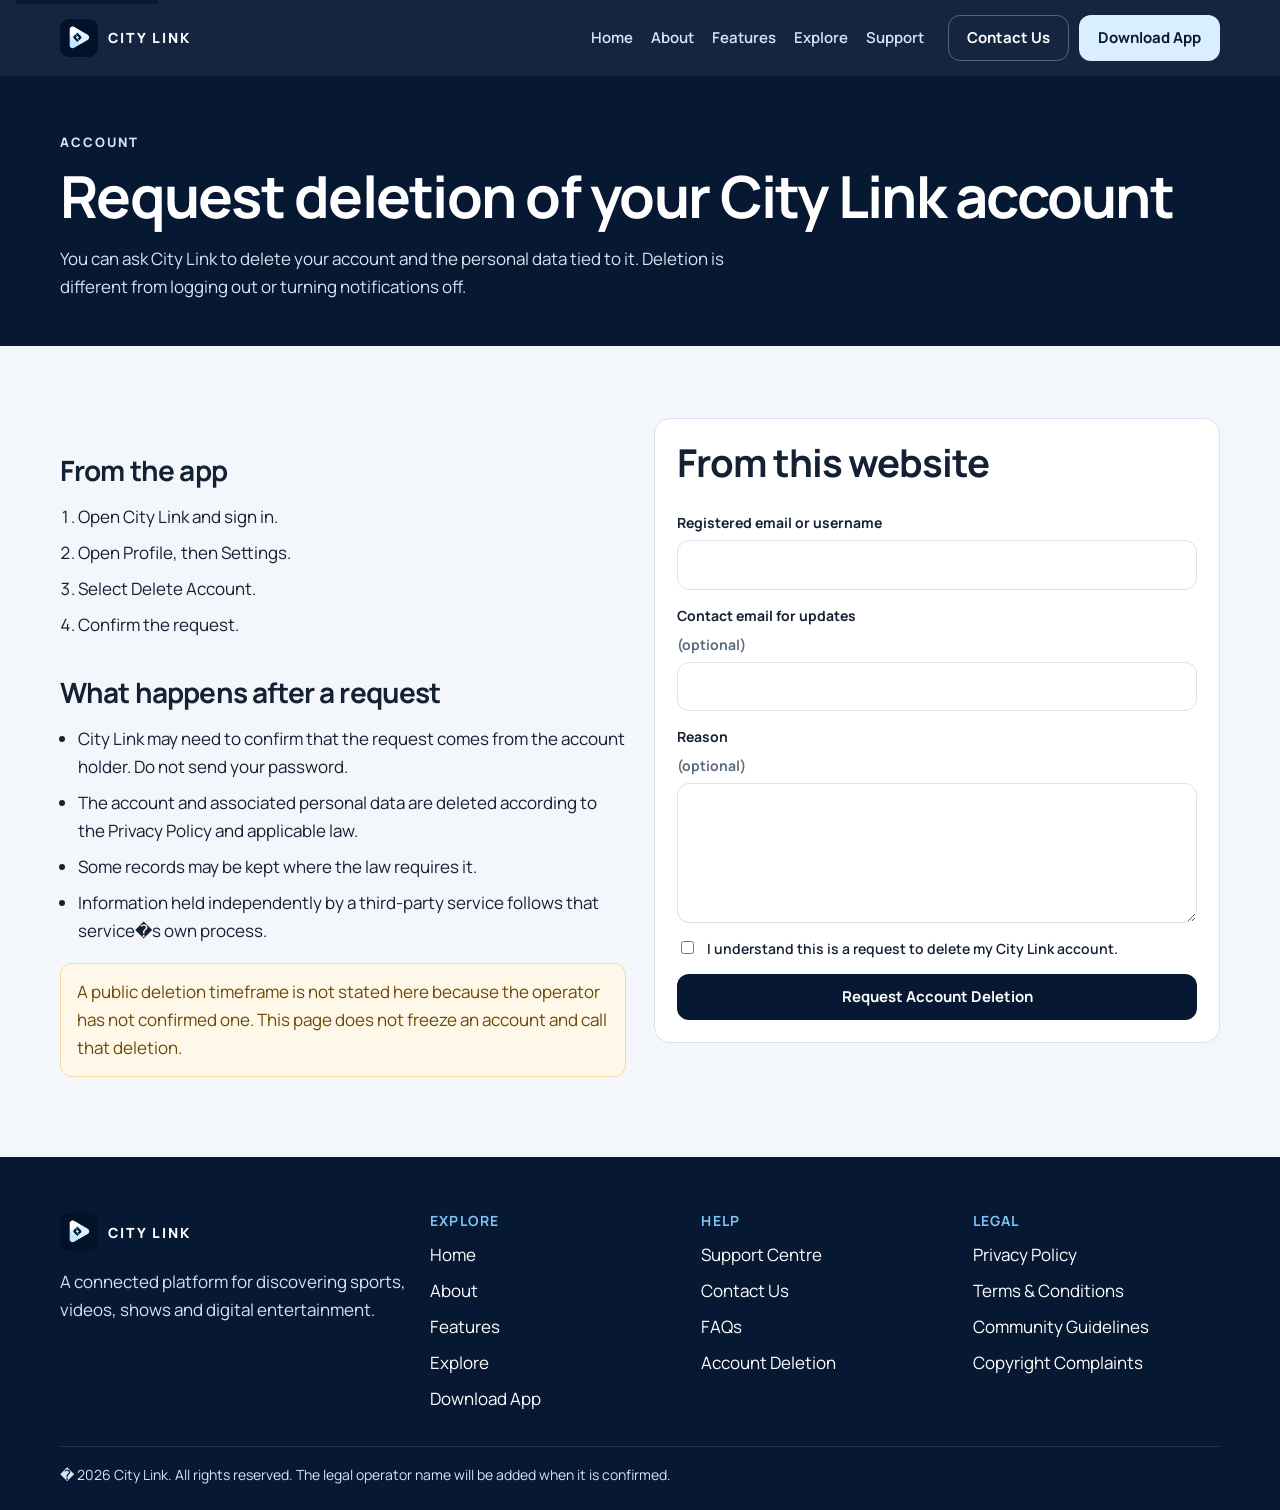
==== account-deletion/index.html @ eefa55b8 "Add the City Link public website. Publish the marketing, support, and legal pages as a standalone si" ====
<!DOCTYPE html>
<html lang="en-GB">
<head>
  <meta charset="utf-8">
  <meta name="viewport" content="width=device-width, initial-scale=1">
  <title>Delete your City Link account</title>
  <meta name="description" content="Request deletion of your City Link account from the app or from this page.">
  <link rel="canonical" href="/account-deletion/">
  <meta property="og:title" content="Delete your City Link account">
  <meta property="og:description" content="How to request deletion of a City Link account.">
  <meta property="og:type" content="website">
  <link rel="icon" href="../assets/logo.jpeg" type="image/jpeg">
  <link rel="preconnect" href="https://fonts.googleapis.com">
  <link rel="preconnect" href="https://fonts.gstatic.com" crossorigin>
  <link href="https://fonts.googleapis.com/css2?family=Manrope:wght@400;500;600;700;800&amp;display=swap" rel="stylesheet">
  <link rel="stylesheet" href="../css/styles.css">
</head>
<body data-root="../" data-page="account">
  <a class="skip" href="#content">Skip to content</a>
  <header id="site-header"></header>
  <main id="content">
    <section class="page-hero"><div class="wrap"><p class="kicker">Account</p><h1>Request deletion of your City Link account</h1><p>You can ask City Link to delete your account and the personal data tied to it. Deletion is different from logging out or turning notifications off.</p></div></section>
    <section class="section">
      <div class="wrap split">
        <div class="prose">
          <h2>From the app</h2>
          <ol class="list">
            <li>Open City Link and sign in.</li>
            <li>Open Profile, then Settings.</li>
            <li>Select Delete Account.</li>
            <li>Confirm the request.</li>
          </ol>
          <h2>What happens after a request</h2>
          <ul class="list">
            <li>City Link may need to confirm that the request comes from the account holder. Do not send your password.</li>
            <li>The account and associated personal data are deleted according to the Privacy Policy and applicable law.</li>
            <li>Some records may be kept where the law requires it.</li>
            <li>Information held independently by a third-party service follows that service�s own process.</li>
          </ul>
          <p class="notice">A public deletion timeframe is not stated here because the operator has not confirmed one. This page does not freeze an account and call that deletion.</p>
        </div>
        <form class="panel form" data-form="deletion" novalidate>
          <h2>From this website</h2>
          <div class="hp" aria-hidden="true"><label>Company<input name="company" tabindex="-1" autocomplete="off"></label></div>
          <label>Registered email or username<input name="account" required autocomplete="username"></label>
          <label>Contact email for updates <span class="muted">(optional)</span><input name="email" type="email" inputmode="email"></label>
          <label>Reason <span class="muted">(optional)</span><textarea name="reason"></textarea></label>
          <label class="check"><input type="checkbox" name="confirm" required> I understand this is a request to delete my City Link account.</label>
          <button class="btn btn-ink" type="submit">Request Account Deletion</button>
        </form>
      </div>
    </section>
  </main>
  <footer id="site-footer"></footer>
  <script src="../js/main.js"></script>
</body>
</html>
---- css/styles.css ----
:root {
  --navy: #071833;
  --navy-2: #0c2748;
  --ink: #142033;
  --muted: #5c6c80;
  --line: #d7e2ee;
  --paper: #f3f7fb;
  --white: #ffffff;
  --ice: #d9eeff;
  --ice-2: #7ec4f6;
  --amber: #f5a623;
  --danger: #b42318;
  --ok: #067647;
  --radius: 16px;
  --shadow: 0 18px 50px rgba(7, 24, 51, 0.12);
  --max: 1160px;
  --font: "Manrope", "Segoe UI", sans-serif;
}

* { box-sizing: border-box; }
html { scroll-behavior: smooth; }
body {
  margin: 0;
  font-family: var(--font);
  color: var(--ink);
  background: var(--paper);
  font-size: 17px;
  line-height: 1.65;
}
img { max-width: 100%; display: block; }
a { color: inherit; }
button, input, select, textarea { font: inherit; }
.skip {
  position: absolute;
  left: 16px;
  top: -40px;
  background: var(--navy);
  color: white;
  padding: 8px 12px;
  z-index: 20;
}
.skip:focus { top: 12px; }

.wrap { width: min(var(--max), calc(100% - 40px)); margin: 0 auto; }
.site-header {
  position: sticky;
  top: 0;
  z-index: 10;
  background: rgba(7, 24, 51, 0.94);
  color: white;
  backdrop-filter: blur(12px);
}
.header-inner {
  display: flex;
  align-items: center;
  gap: 24px;
  min-height: 76px;
}
.brand {
  display: flex;
  align-items: center;
  gap: 10px;
  text-decoration: none;
  font-weight: 800;
  letter-spacing: 0.14em;
  font-size: 14px;
}
.brand img { width: 38px; height: 38px; border-radius: 9px; object-fit: cover; }
.nav { display: flex; gap: 18px; margin-left: auto; }
.nav a { text-decoration: none; color: #d5e6f6; font-size: 15px; font-weight: 600; }
.nav a[aria-current="page"], .nav a:hover { color: white; }
.header-actions { display: flex; gap: 10px; }
.menu-btn {
  display: none;
  margin-left: auto;
  background: transparent;
  color: white;
  border: 1px solid rgba(255,255,255,0.25);
  border-radius: 10px;
  padding: 8px 12px;
}

.btn {
  display: inline-flex;
  align-items: center;
  justify-content: center;
  min-height: 46px;
  padding: 0 18px;
  border-radius: 12px;
  text-decoration: none;
  font-weight: 700;
  font-size: 15px;
  border: 1px solid transparent;
  cursor: pointer;
}
.btn-primary { background: var(--ice); color: var(--navy); }
.btn-primary:hover { background: white; }
.btn-ghost { background: transparent; color: white; border-color: rgba(255,255,255,0.28); }
.btn-ghost:hover { border-color: white; }
.btn-ink { background: var(--navy); color: white; }
.btn-ink:hover { background: var(--navy-2); }
.btn-line { background: white; color: var(--navy); border-color: var(--line); }
.btn:disabled { opacity: 0.6; cursor: progress; }

.hero {
  background:
    radial-gradient(900px 420px at 85% -10%, rgba(126, 196, 246, 0.35), transparent 60%),
    linear-gradient(160deg, #071833 0%, #0b2a52 55%, #071833 100%);
  color: white;
  overflow: hidden;
}
.hero-grid {
  display: grid;
  grid-template-columns: 1.1fr 0.9fr;
  gap: 48px;
  align-items: center;
  padding: 72px 0 80px;
}
.kicker {
  color: var(--ice-2);
  font-size: 13px;
  font-weight: 800;
  letter-spacing: 0.16em;
  text-transform: uppercase;
  margin: 0 0 12px;
}
h1 { font-size: clamp(34px, 5vw, 58px); line-height: 1.08; letter-spacing: -0.03em; margin: 0 0 16px; }
h2 { font-size: clamp(28px, 3vw, 40px); line-height: 1.15; letter-spacing: -0.03em; margin: 0 0 12px; }
h3 { font-size: 22px; margin: 0 0 8px; }
.lede { font-size: 18px; color: #d5e4f2; max-width: 62ch; }
.actions { display: flex; flex-wrap: wrap; gap: 12px; margin-top: 28px; }
.page-hero { padding: 56px 0 28px; background: var(--navy); color: white; }
.page-hero p { color: #d5e4f2; max-width: 68ch; }

.section { padding: 72px 0; }
.section-head { max-width: 680px; margin-bottom: 32px; }
.muted { color: var(--muted); }

.cards { display: grid; grid-template-columns: repeat(3, 1fr); gap: 16px; }
.card, .panel {
  background: var(--white);
  border: 1px solid var(--line);
  border-radius: var(--radius);
  padding: 22px;
}
.card { min-height: 210px; display: flex; flex-direction: column; }
.card p { color: var(--muted); flex: 1; }
.card a { font-weight: 800; color: var(--navy-2); text-underline-offset: 3px; }
.index { color: var(--ice-2); font-weight: 800; letter-spacing: 0.08em; font-size: 13px; }

.bento { display: grid; grid-template-columns: 1.4fr 1fr 1fr; gap: 16px; }
.tile {
  display: block;
  text-decoration: none;
  background: var(--navy);
  color: white;
  border-radius: var(--radius);
  min-height: 180px;
  padding: 22px;
  position: relative;
  overflow: hidden;
}
.tile:nth-child(2), .tile:nth-child(5) { background: #12345f; }
.tile:nth-child(3), .tile:nth-child(4) { background: #0e2c50; }
.tile span { color: var(--ice-2); font-size: 13px; font-weight: 800; letter-spacing: 0.12em; }
.tile strong { display: block; font-size: 26px; margin-top: 28px; letter-spacing: -0.03em; }

.steps { display: grid; grid-template-columns: repeat(4, 1fr); gap: 16px; }
.step { border-top: 3px solid var(--navy); padding-top: 16px; }
.step strong { display: block; margin-bottom: 6px; }

.trust { display: grid; grid-template-columns: 1.2fr 0.8fr; gap: 28px; align-items: start; }
.link-list { display: grid; gap: 10px; }
.link-list a {
  display: flex;
  justify-content: space-between;
  background: white;
  border: 1px solid var(--line);
  border-radius: 12px;
  padding: 14px 16px;
  text-decoration: none;
  font-weight: 700;
}

.phone {
  width: min(300px, 100%);
  margin-left: auto;
  background: #041226;
  border: 10px solid #12345c;
  border-radius: 36px;
  min-height: 560px;
  padding: 18px 16px;
  box-shadow: var(--shadow);
  position: relative;
}
.phone::before {
  content: "";
  position: absolute;
  width: 180px;
  height: 180px;
  right: -40px;
  top: 40px;
  background: radial-gradient(circle, rgba(184, 224, 255, 0.45), transparent 70%);
  pointer-events: none;
}
.phone-top { display: flex; align-items: center; gap: 8px; font-weight: 800; letter-spacing: 0.12em; font-size: 12px; }
.phone-top img { width: 28px; height: 28px; border-radius: 7px; }
.chips { display: flex; gap: 8px; margin: 18px 0; }
.chip { border-radius: 999px; padding: 6px 10px; font-size: 12px; background: rgba(255,255,255,0.08); }
.chip.on { background: var(--ice); color: var(--navy); font-weight: 800; }
.preview-card {
  background: linear-gradient(180deg, rgba(255,255,255,0.08), rgba(255,255,255,0.03));
  border-radius: 16px;
  padding: 14px;
  margin-top: 8px;
}
.preview-card small { display: block; color: #9fc4e8; }
.preview-card strong { display: block; margin-top: 6px; }
.caption { color: #9fc4e8; font-size: 12px; margin-top: 16px; }

.site-footer { background: var(--navy); color: #d5e4f2; padding: 56px 0 24px; }
.footer-grid { display: grid; grid-template-columns: 1.4fr 1fr 1fr 1fr; gap: 24px; }
.site-footer a { color: white; text-decoration: none; }
.site-footer h2 { font-size: 14px; letter-spacing: 0.08em; text-transform: uppercase; color: var(--ice-2); }
.site-footer ul { list-style: none; padding: 0; margin: 0; display: grid; gap: 8px; }
.legal-line { border-top: 1px solid rgba(255,255,255,0.12); margin-top: 32px; padding-top: 16px; font-size: 14px; }

.prose { max-width: 760px; }
.prose h2 { font-size: 28px; margin-top: 36px; }
.notice {
  background: #fff7e8;
  border: 1px solid #f5d7a1;
  color: #6b4a09;
  border-radius: 12px;
  padding: 14px 16px;
  margin: 18px 0 8px;
}
.toc { display: grid; gap: 6px; margin: 18px 0 8px; }
.toc a { color: var(--navy-2); }

.form { display: grid; gap: 14px; }
label { display: grid; gap: 6px; font-weight: 700; font-size: 14px; }
input, select, textarea {
  width: 100%;
  border: 1px solid var(--line);
  border-radius: 12px;
  padding: 12px 14px;
  background: white;
  color: var(--ink);
}
textarea { min-height: 140px; resize: vertical; }
.check { display: flex; gap: 10px; align-items: flex-start; font-weight: 600; }
.check input { width: auto; margin-top: 4px; }
.field-error { color: var(--danger); font-size: 13px; font-weight: 600; }
.status { border-radius: 12px; padding: 12px 14px; }
.status.error { background: #fdecec; color: #7a1b14; }
.status.ok { background: #e8f7ef; color: #085d36; }
.hp { position: absolute; left: -9999px; }

.faq details {
  background: white;
  border: 1px solid var(--line);
  border-radius: 12px;
  padding: 14px 16px;
  margin-bottom: 10px;
}
.faq summary { cursor: pointer; font-weight: 800; }
.split { display: grid; grid-template-columns: 1fr 1fr; gap: 28px; align-items: start; }
.list { padding-left: 18px; }
.list li { margin: 8px 0; }

:focus-visible { outline: 3px solid var(--ice-2); outline-offset: 2px; }

@media (max-width: 980px) {
  .hero-grid, .cards, .steps, .trust, .split, .footer-grid, .bento { grid-template-columns: 1fr; }
  .nav, .header-actions { display: none; }
  .menu-btn { display: inline-flex; }
  .site-header.open .nav, .site-header.open .header-actions {
    display: flex;
    flex-direction: column;
    align-items: stretch;
    padding: 0 0 16px;
  }
  .header-inner { flex-wrap: wrap; }
  .nav { width: 100%; margin: 0; }
  .phone { margin: 8px auto 0; }
}
@media (max-width: 640px) {
  .wrap { width: min(var(--max), calc(100% - 28px)); }
  .hero-grid { padding: 40px 0 48px; }
  .section { padding: 48px 0; }
}

@media (prefers-reduced-motion: reduce) {
  html { scroll-behavior: auto; }
  * { transition: none !important; animation: none !important; }
}
@media print {
  .site-header, .site-footer, .actions, .menu-btn { display: none !important; }
  body { background: white; }
}
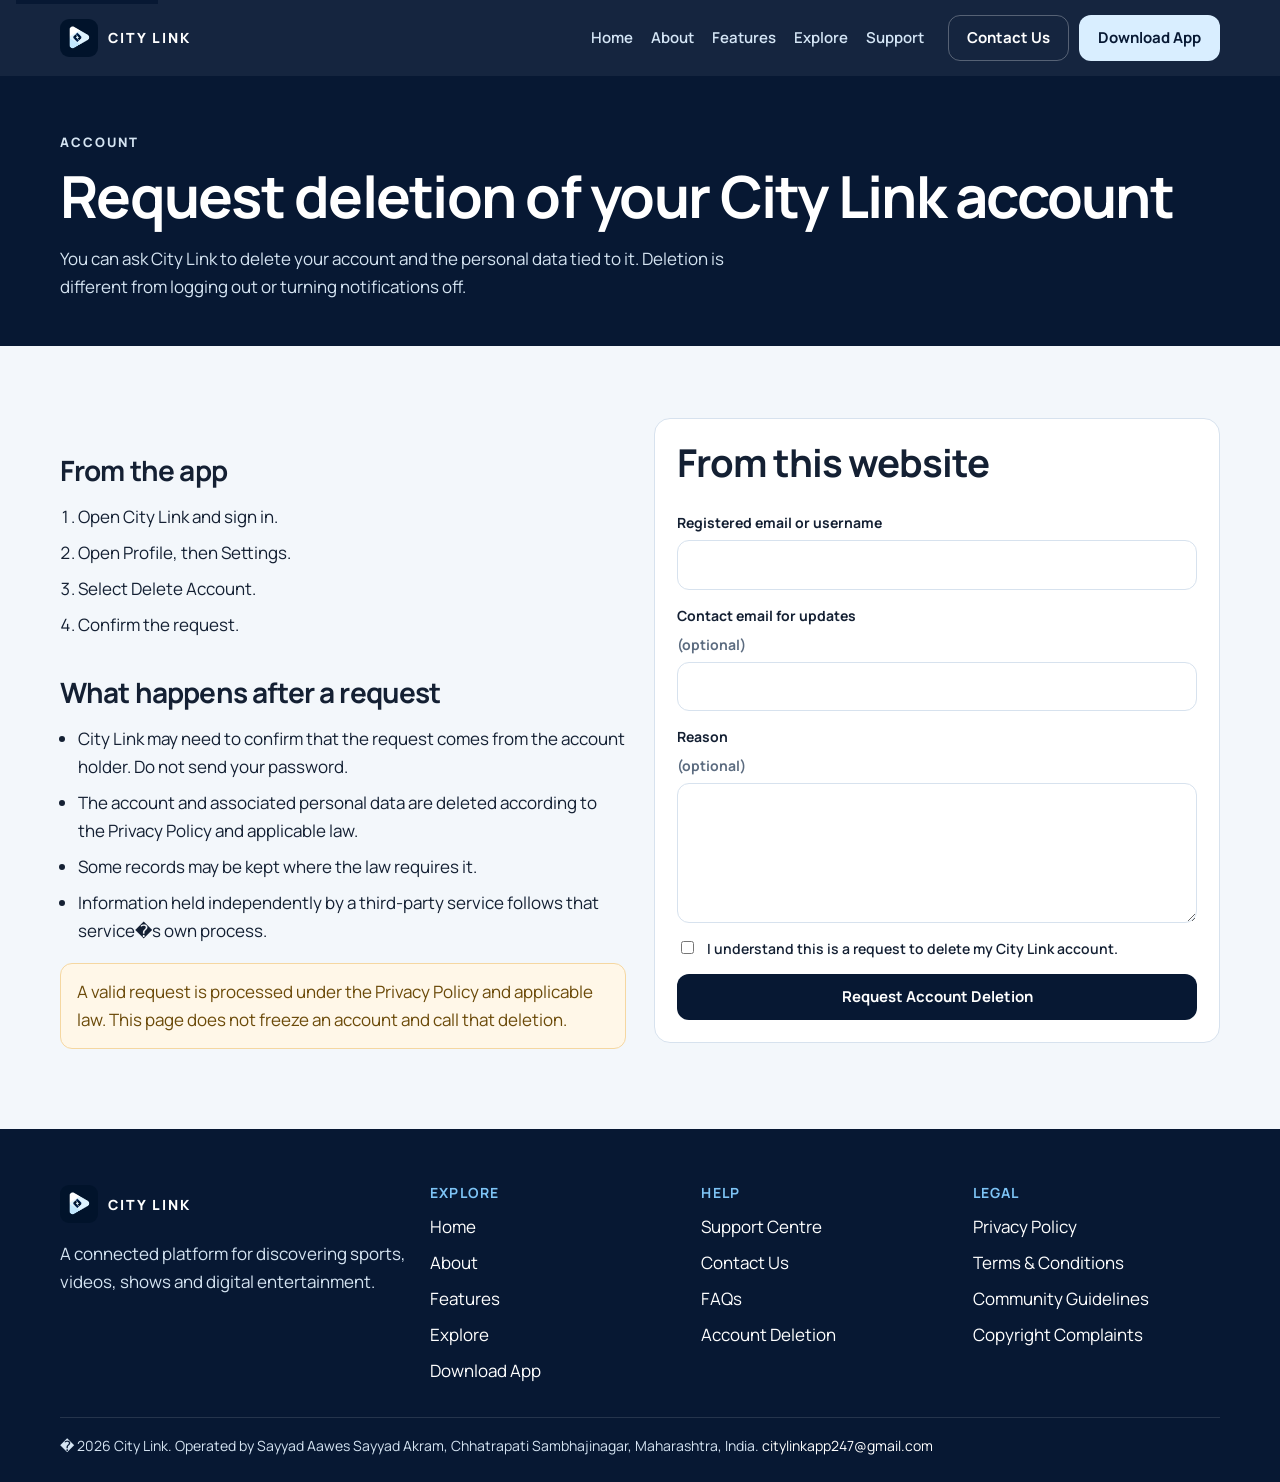
==== commit 787385c4: "Publish the operator privacy policy and terms. Replace the draft legal pages with the confirmed City" ====
--- a/account-deletion/index.html
+++ b/account-deletion/index.html
@@ -37,7 +37,7 @@
             <li>Some records may be kept where the law requires it.</li>
             <li>Information held independently by a third-party service follows that service�s own process.</li>
           </ul>
-          <p class="notice">A public deletion timeframe is not stated here because the operator has not confirmed one. This page does not freeze an account and call that deletion.</p>
+          <p class="notice">A valid request is processed under the Privacy Policy and applicable law. This page does not freeze an account and call that deletion.</p>
         </div>
         <form class="panel form" data-form="deletion" novalidate>
           <h2>From this website</h2>
